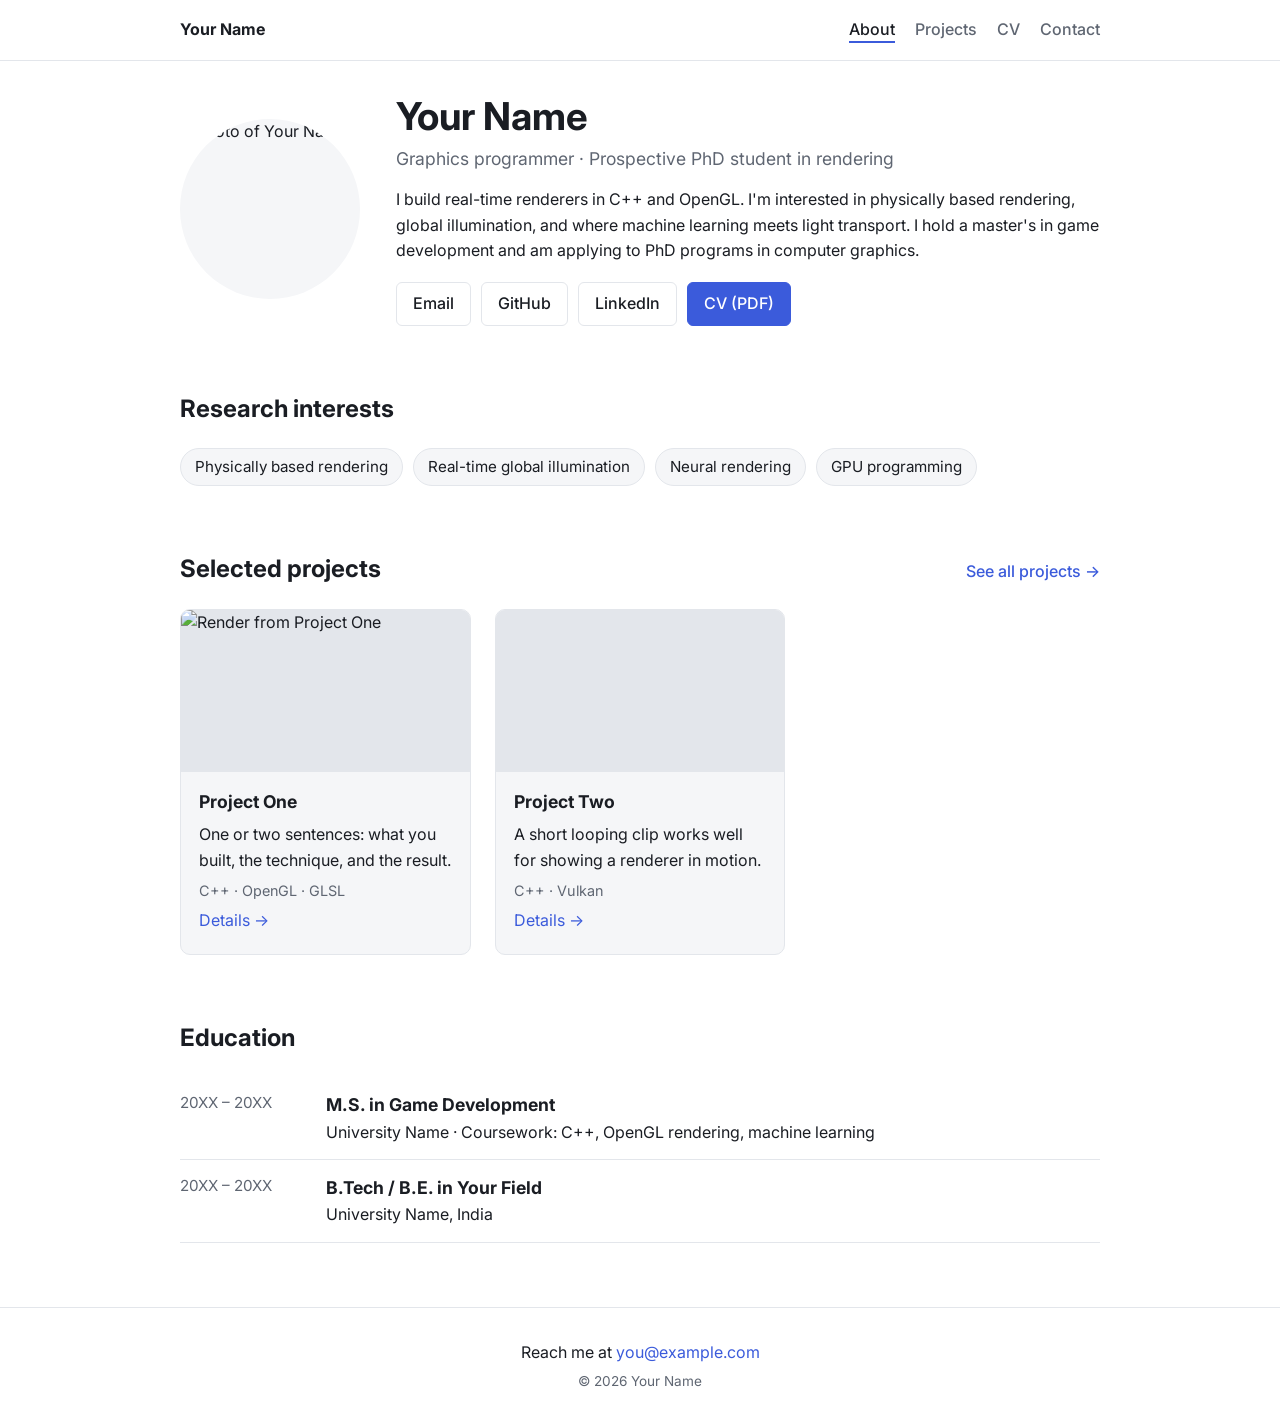
==== index.html @ 6b966df1 "Default Setup Default Setup" ====
<!DOCTYPE html>
<html lang="en">
<head>
  <meta charset="UTF-8">
  <meta name="viewport" content="width=device-width, initial-scale=1.0">
  <title>Durga Sandeep — Graphics & Rendering</title>
  <meta name="description" content="Portfolio of Your Name: real-time rendering, OpenGL, and graphics research.">
  <link rel="preconnect" href="https://fonts.googleapis.com">
  <link rel="preconnect" href="https://fonts.gstatic.com" crossorigin>
  <link href="https://fonts.googleapis.com/css2?family=Inter:wght@400;500;600;700&display=swap" rel="stylesheet">
  <link rel="stylesheet" href="style.css">
</head>
<body>

  <!-- ===== NAVIGATION ===== -->
  <header class="site-header">
    <nav class="nav container">
      <a href="index.html" class="nav-name">Your Name</a>
      <ul class="nav-links">
        <li><a href="index.html#about" class="active">About</a></li>
        <li><a href="projects.html">Projects</a></li>
        <li><a href="index.html#cv">CV</a></li>
        <li><a href="#contact">Contact</a></li>
      </ul>
    </nav>
  </header>

  <main id="top">

    <!-- ===== HERO / ABOUT ===== -->
    <section id="about" class="hero container">
      <img src="assets/images/profile.jpg" alt="Photo of Your Name" class="profile-photo">
      <div class="hero-text">
        <h1>Your Name</h1>
        <p class="tagline">Graphics programmer · Prospective PhD student in rendering</p>
        <p>
          I build real-time renderers in C++ and OpenGL. I'm interested in
          physically based rendering, global illumination, and where machine
          learning meets light transport. I hold a master's in game development
          and am applying to PhD programs in computer graphics.
        </p>
        <div class="links">
          <a href="mailto:you@example.com" class="btn">Email</a>
          <a href="https://github.com/your-username" class="btn">GitHub</a>
          <a href="https://www.linkedin.com/in/your-profile" class="btn">LinkedIn</a>
          <a href="assets/cv.pdf" class="btn btn-primary">CV (PDF)</a>
        </div>
      </div>
    </section>

    <!-- ===== RESEARCH INTERESTS ===== -->
    <section class="container">
      <h2>Research interests</h2>
      <ul class="tags">
        <li>Physically based rendering</li>
        <li>Real-time global illumination</li>
        <li>Neural rendering</li>
        <li>GPU programming</li>
      </ul>
    </section>

    <!-- ===== PROJECTS ===== -->
    <!-- Short preview: pick your 2 best projects. The full list lives on projects.html -->
    <section id="projects" class="container">
      <div class="section-head">
        <h2>Selected projects</h2>
        <a href="projects.html" class="see-all">See all projects →</a>
      </div>
      <div class="project-grid">

        <article class="card">
          <img src="assets/images/project1.jpg" alt="Render from Project One">
          <div class="card-body">
            <h3>Project One</h3>
            <p>One or two sentences: what you built, the technique, and the result.</p>
            <p class="stack">C++ · OpenGL · GLSL</p>
            <a href="projects.html#project-one">Details →</a>
          </div>
        </article>

        <article class="card">
          <video src="assets/videos/project2.mp4" poster="assets/images/project2.jpg"
                 autoplay muted loop playsinline></video>
          <div class="card-body">
            <h3>Project Two</h3>
            <p>A short looping clip works well for showing a renderer in motion.</p>
            <p class="stack">C++ · Vulkan</p>
            <a href="projects.html#project-two">Details →</a>
          </div>
        </article>

      </div>
    </section>

    <!-- ===== CV SUMMARY ===== -->
    <section id="cv" class="container">
      <h2>Education</h2>
      <div class="timeline">
        <div class="entry">
          <span class="date">20XX – 20XX</span>
          <div>
            <h3>M.S. in Game Development</h3>
            <p>University Name · Coursework: C++, OpenGL rendering, machine learning</p>
          </div>
        </div>
        <div class="entry">
          <span class="date">20XX – 20XX</span>
          <div>
            <h3>B.Tech / B.E. in Your Field</h3>
            <p>University Name, India</p>
          </div>
        </div>
      </div>
    </section>

  </main>

  <!-- ===== FOOTER ===== -->
  <footer id="contact" class="site-footer">
    <div class="container">
      <p>Reach me at <a href="mailto:you@example.com">you@example.com</a></p>
      <p class="small">© 2026 Your Name</p>
    </div>
  </footer>

</body>
</html>
---- style.css ----
/* ===== Colors: change these to restyle the whole site ===== */
:root {
  --bg: #ffffff;
  --surface: #f5f6f8;
  --text: #1a1d23;
  --muted: #5f6672;
  --accent: #3b5bdb;
  --border: #e3e6eb;
  --max-width: 960px;
}

/* Automatic dark mode when the visitor's system is dark */
@media (prefers-color-scheme: dark) {
  :root {
    --bg: #0f1115;
    --surface: #181b21;
    --text: #e8eaee;
    --muted: #9aa1ad;
    --accent: #7c9cff;
    --border: #2a2e36;
  }
}

/* ===== Base ===== */
* { box-sizing: border-box; margin: 0; padding: 0; }

html { scroll-behavior: smooth; }

body {
  font-family: "Inter", system-ui, sans-serif;
  background: var(--bg);
  color: var(--text);
  line-height: 1.6;
}

a { color: var(--accent); text-decoration: none; }
a:hover { text-decoration: underline; }

img, video { max-width: 100%; display: block; }

.container {
  max-width: var(--max-width);
  margin: 0 auto;
  padding: 0 20px;
}

section,
section.container { padding: 32px 20px; }

h1 { font-size: 2.4rem; line-height: 1.2; }
h2 { font-size: 1.5rem; margin-bottom: 20px; }
h3 { font-size: 1.1rem; }

/* ===== Header / nav ===== */
.site-header {
  position: sticky;
  top: 0;
  background: var(--bg);
  border-bottom: 1px solid var(--border);
  z-index: 10;
}

.nav {
  display: flex;
  justify-content: space-between;
  align-items: center;
  height: 60px;
}

.nav-name { font-weight: 700; color: var(--text); }

.nav-links { display: flex; gap: 20px; list-style: none; }
.nav-links a { color: var(--muted); font-weight: 500; }
.nav-links a:hover { color: var(--text); text-decoration: none; }
.nav-links a.active { color: var(--text); border-bottom: 2px solid var(--accent); padding-bottom: 2px; }

/* ===== Hero ===== */
.hero {
  display: flex;
  gap: 36px;
  align-items: center;
  padding-top: 64px;
}

.profile-photo {
  width: 180px;
  height: 180px;
  border-radius: 50%;
  object-fit: cover;
  flex-shrink: 0;
  background: var(--surface);
}

.tagline { color: var(--muted); font-size: 1.1rem; margin: 6px 0 14px; }

.links { display: flex; flex-wrap: wrap; gap: 10px; margin-top: 18px; }

.btn {
  padding: 8px 16px;
  border: 1px solid var(--border);
  border-radius: 6px;
  color: var(--text);
  font-weight: 500;
}
.btn:hover { background: var(--surface); text-decoration: none; }
.btn-primary { background: var(--accent); border-color: var(--accent); color: #fff; }
.btn-primary:hover { background: var(--accent); opacity: 0.9; }

/* ===== Tags ===== */
.tags { display: flex; flex-wrap: wrap; gap: 10px; list-style: none; }
.tags li {
  background: var(--surface);
  border: 1px solid var(--border);
  padding: 6px 14px;
  border-radius: 999px;
  font-size: 0.95rem;
}

/* ===== Project cards ===== */
.project-grid {
  display: grid;
  grid-template-columns: repeat(auto-fill, minmax(280px, 1fr));
  gap: 24px;
}

.card {
  background: var(--surface);
  border: 1px solid var(--border);
  border-radius: 10px;
  overflow: hidden;
}

.card img, .card video {
  width: 100%;
  aspect-ratio: 16 / 9;
  object-fit: cover;
  background: var(--border);
}

.card-body { padding: 16px 18px 20px; }
.card-body p { margin: 6px 0; }
.stack { color: var(--muted); font-size: 0.9rem; }

/* Responsive 16:9 wrapper for YouTube/Vimeo */
.video-embed { position: relative; aspect-ratio: 16 / 9; background: #000; }
.video-embed iframe { position: absolute; inset: 0; width: 100%; height: 100%; border: 0; }

/* Section title with a link on the right ("See all projects →") */
.section-head {
  display: flex;
  justify-content: space-between;
  align-items: baseline;
  gap: 12px;
  margin-bottom: 20px;
}
.section-head h2 { margin-bottom: 0; }
.see-all { font-weight: 500; white-space: nowrap; }

/* ===== Projects page ===== */
.page-intro { padding-top: 56px; padding-bottom: 8px; }

.project-list { display: flex; flex-direction: column; gap: 48px; }

.project {
  display: grid;
  grid-template-columns: 1.1fr 1fr;
  gap: 32px;
  align-items: start;
  padding-bottom: 48px;
  border-bottom: 1px solid var(--border);
  scroll-margin-top: 80px;   /* keeps the title clear of the sticky nav when linked to */
}
.project:last-child { border-bottom: none; }

.project-media img,
.project-media video {
  width: 100%;
  aspect-ratio: 16 / 9;
  object-fit: cover;
  border-radius: 10px;
  background: var(--surface);
}
.project-media .video-embed { border-radius: 10px; overflow: hidden; }

.project-info h2 { margin-bottom: 10px; }
.project-info p { margin-bottom: 10px; }
.project-meta { color: var(--muted); font-size: 0.9rem; margin-bottom: 4px !important; }

.small-tags { margin: 14px 0 4px; gap: 8px; }
.small-tags li { font-size: 0.85rem; padding: 3px 10px; }

/* ===== Timeline ===== */
.timeline .entry {
  display: grid;
  grid-template-columns: 130px 1fr;
  gap: 16px;
  padding: 14px 0;
  border-bottom: 1px solid var(--border);
}
.timeline .date { color: var(--muted); font-size: 0.95rem; }

/* ===== Footer ===== */
.site-footer {
  border-top: 1px solid var(--border);
  padding: 32px 0;
  text-align: center;
  margin-top: 32px;
}
.small { color: var(--muted); font-size: 0.85rem; margin-top: 6px; }

/* ===== Phones ===== */
@media (max-width: 640px) {
  .hero { flex-direction: column; text-align: center; padding-top: 40px; }
  .hero .links { justify-content: center; }
  .nav-links { gap: 12px; font-size: 0.9rem; }
  h1 { font-size: 2rem; }
  .timeline .entry { grid-template-columns: 1fr; gap: 2px; }
  .project { grid-template-columns: 1fr; gap: 18px; }
  .section-head { flex-direction: column; gap: 4px; }
}
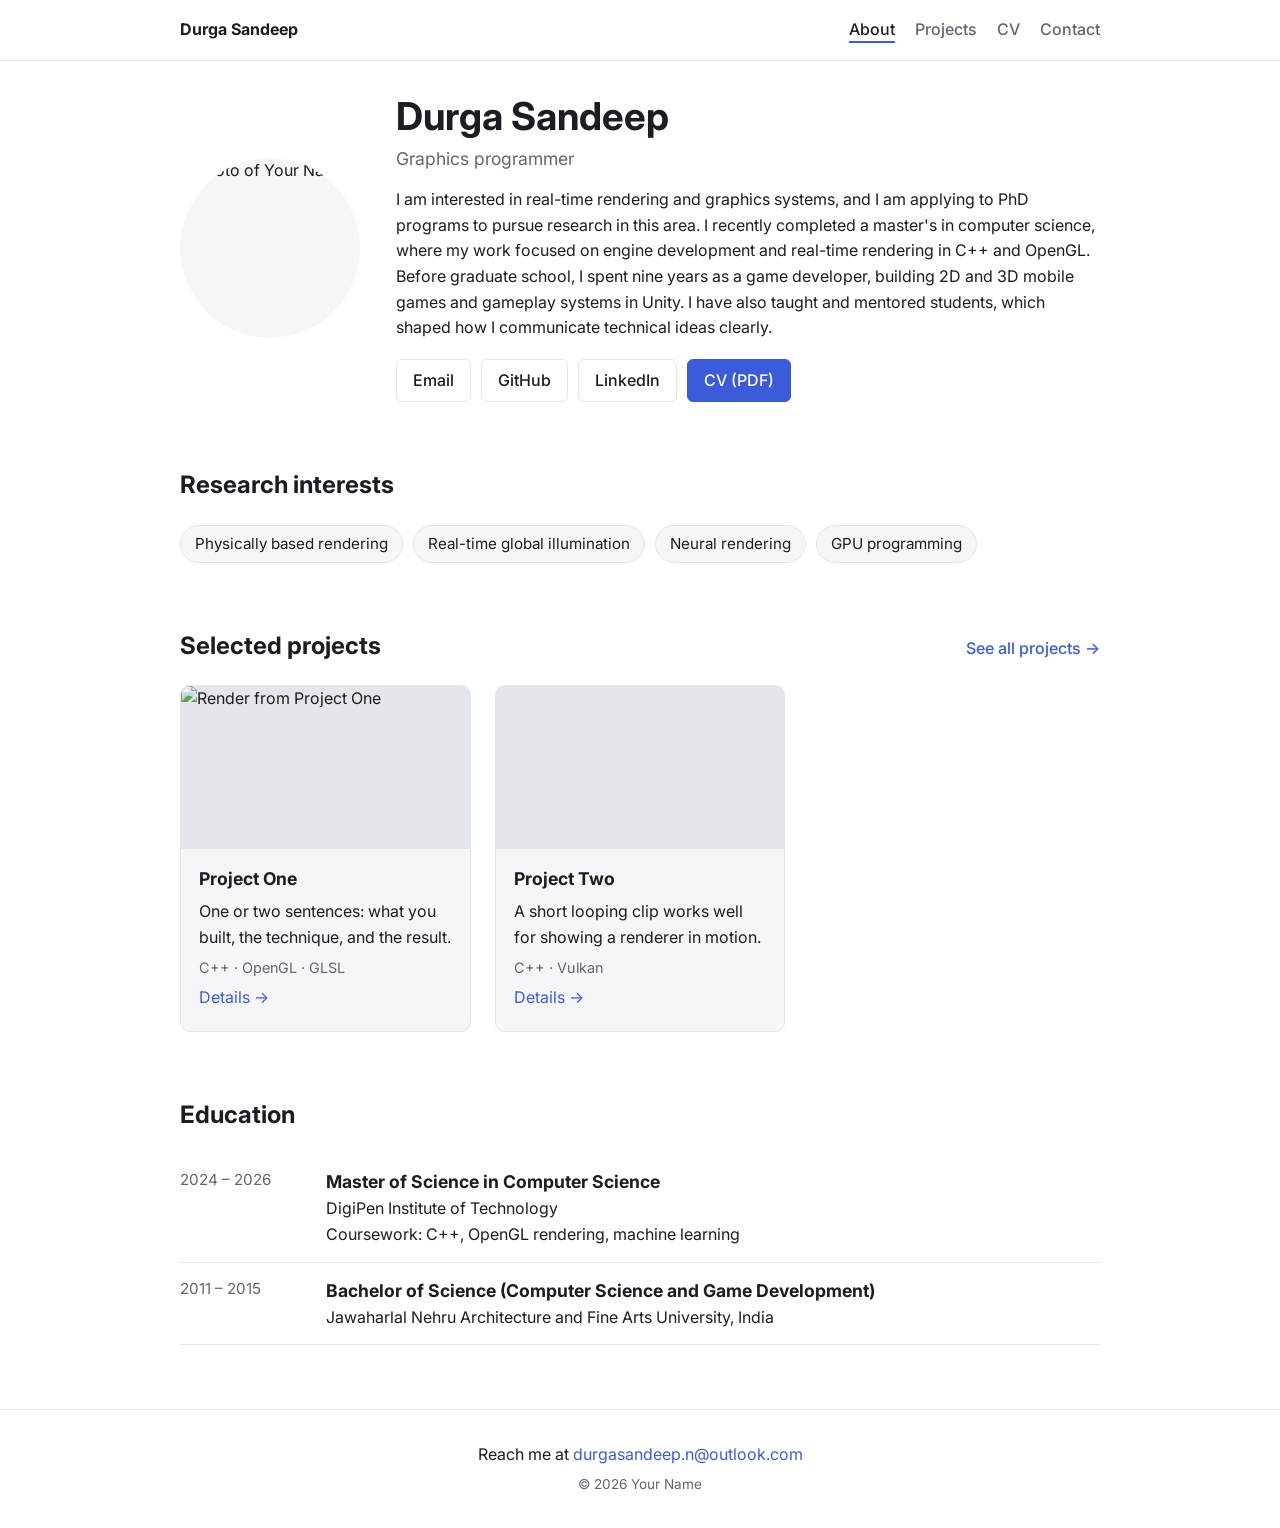
==== commit 88d8f64c: "Basic Changes Basic Changes - added name and description" ====
--- a/index.html
+++ b/index.html
@@ -15,7 +15,7 @@
   <!-- ===== NAVIGATION ===== -->
   <header class="site-header">
     <nav class="nav container">
-      <a href="index.html" class="nav-name">Your Name</a>
+      <a href="index.html" class="nav-name">Durga Sandeep</a>
       <ul class="nav-links">
         <li><a href="index.html#about" class="active">About</a></li>
         <li><a href="projects.html">Projects</a></li>
@@ -31,19 +31,25 @@
     <section id="about" class="hero container">
       <img src="assets/images/profile.jpg" alt="Photo of Your Name" class="profile-photo">
       <div class="hero-text">
-        <h1>Your Name</h1>
-        <p class="tagline">Graphics programmer · Prospective PhD student in rendering</p>
+        <h1>Durga Sandeep</h1>
+        <p class="tagline">Graphics programmer</p>
         <p>
-          I build real-time renderers in C++ and OpenGL. I'm interested in
-          physically based rendering, global illumination, and where machine
-          learning meets light transport. I hold a master's in game development
-          and am applying to PhD programs in computer graphics.
+          I am interested in real-time rendering and graphics systems, and I am applying to PhD
+          programs to pursue research in this area. I recently completed a master's in computer
+          science, where my work focused on engine development and real-time rendering in C++ and OpenGL.
+
         </p>
+        <p>
+          Before graduate school, I spent nine years as a game developer, building 2D and 3D mobile
+          games and gameplay systems in Unity. I have also taught and mentored students,
+          which shaped how I communicate technical ideas clearly.
+        </p>
+
         <div class="links">
-          <a href="mailto:you@example.com" class="btn">Email</a>
-          <a href="https://github.com/your-username" class="btn">GitHub</a>
-          <a href="https://www.linkedin.com/in/your-profile" class="btn">LinkedIn</a>
-          <a href="assets/cv.pdf" class="btn btn-primary">CV (PDF)</a>
+          <a href="mailto:durgasandeep.n@outlook.com" class="btn">Email</a>
+          <a href="https://github.com/durga0sandeep" class="btn">GitHub</a>
+          <a href="https://www.linkedin.com/in/durga-sandeep/" class="btn">LinkedIn</a>
+          <a href="assets/DugraSandeep_Namballa_Resume.pdf" class="btn btn-primary">CV (PDF)</a>
         </div>
       </div>
     </section>
@@ -97,17 +103,18 @@
       <h2>Education</h2>
       <div class="timeline">
         <div class="entry">
-          <span class="date">20XX – 20XX</span>
+          <span class="date">2024 – 2026</span>
           <div>
-            <h3>M.S. in Game Development</h3>
-            <p>University Name · Coursework: C++, OpenGL rendering, machine learning</p>
+            <h3>Master of Science in Computer Science</h3>
+            <p>DigiPen Institute of Technology</p>
+            <p>Coursework: C++, OpenGL rendering, machine learning</p>
           </div>
         </div>
         <div class="entry">
-          <span class="date">20XX – 20XX</span>
+          <span class="date">2011 – 2015</span>
           <div>
-            <h3>B.Tech / B.E. in Your Field</h3>
-            <p>University Name, India</p>
+            <h3>Bachelor of Science (Computer Science and Game Development)</h3>
+            <p>Jawaharlal Nehru Architecture and Fine Arts University, India</p>
           </div>
         </div>
       </div>
@@ -118,7 +125,7 @@
   <!-- ===== FOOTER ===== -->
   <footer id="contact" class="site-footer">
     <div class="container">
-      <p>Reach me at <a href="mailto:you@example.com">you@example.com</a></p>
+      <p>Reach me at <a href="mailto:you@example.com">durgasandeep.n@outlook.com</a></p>
       <p class="small">© 2026 Your Name</p>
     </div>
   </footer>
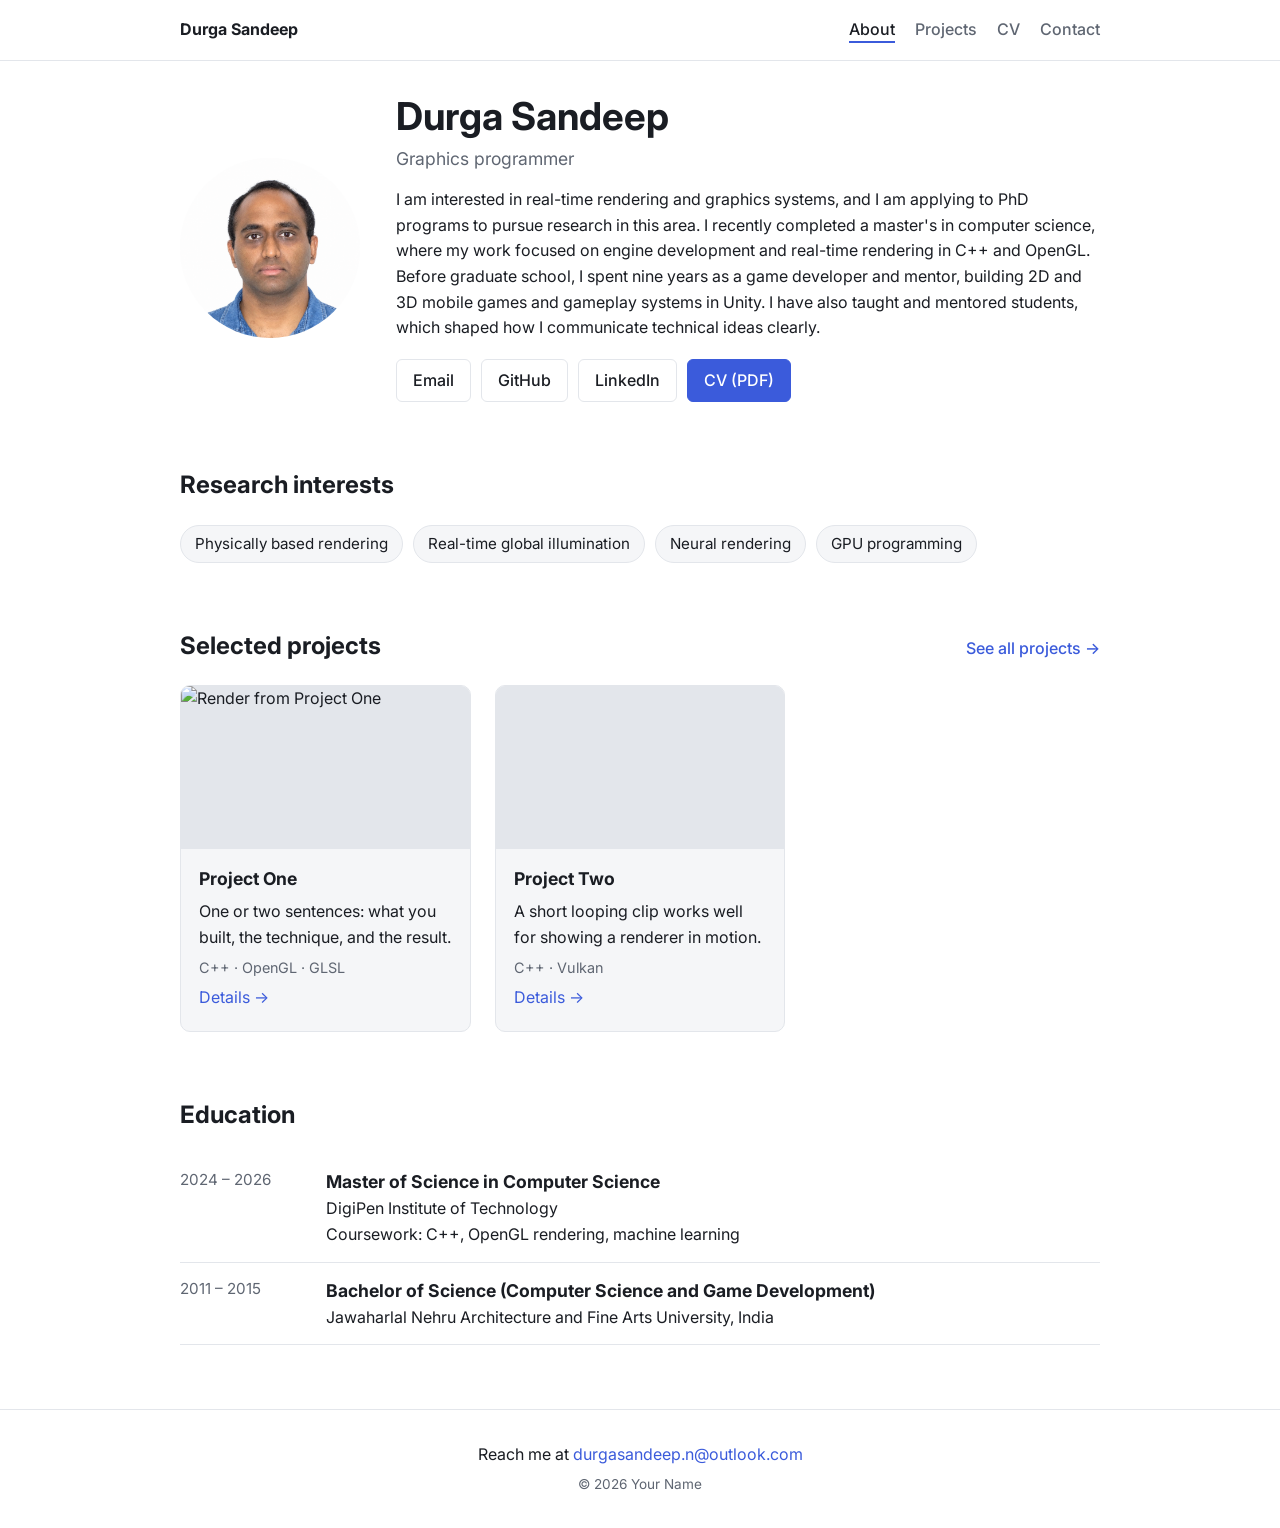
==== commit a7f6d45d: "Made Changes - Profile Image Added - Resume Updated" ====
--- a/index.html
+++ b/index.html
@@ -29,7 +29,7 @@
 
     <!-- ===== HERO / ABOUT ===== -->
     <section id="about" class="hero container">
-      <img src="assets/images/profile.jpg" alt="Photo of Your Name" class="profile-photo">
+      <img src="assets/images/profile.png" alt="Photo of Your Name" class="profile-photo">
       <div class="hero-text">
         <h1>Durga Sandeep</h1>
         <p class="tagline">Graphics programmer</p>
@@ -40,7 +40,7 @@
 
         </p>
         <p>
-          Before graduate school, I spent nine years as a game developer, building 2D and 3D mobile
+          Before graduate school, I spent nine years as a game developer and mentor, building 2D and 3D mobile
           games and gameplay systems in Unity. I have also taught and mentored students,
           which shaped how I communicate technical ideas clearly.
         </p>
@@ -73,7 +73,7 @@
         <a href="projects.html" class="see-all">See all projects →</a>
       </div>
       <div class="project-grid">
-
+        
         <article class="card">
           <img src="assets/images/project1.jpg" alt="Render from Project One">
           <div class="card-body">
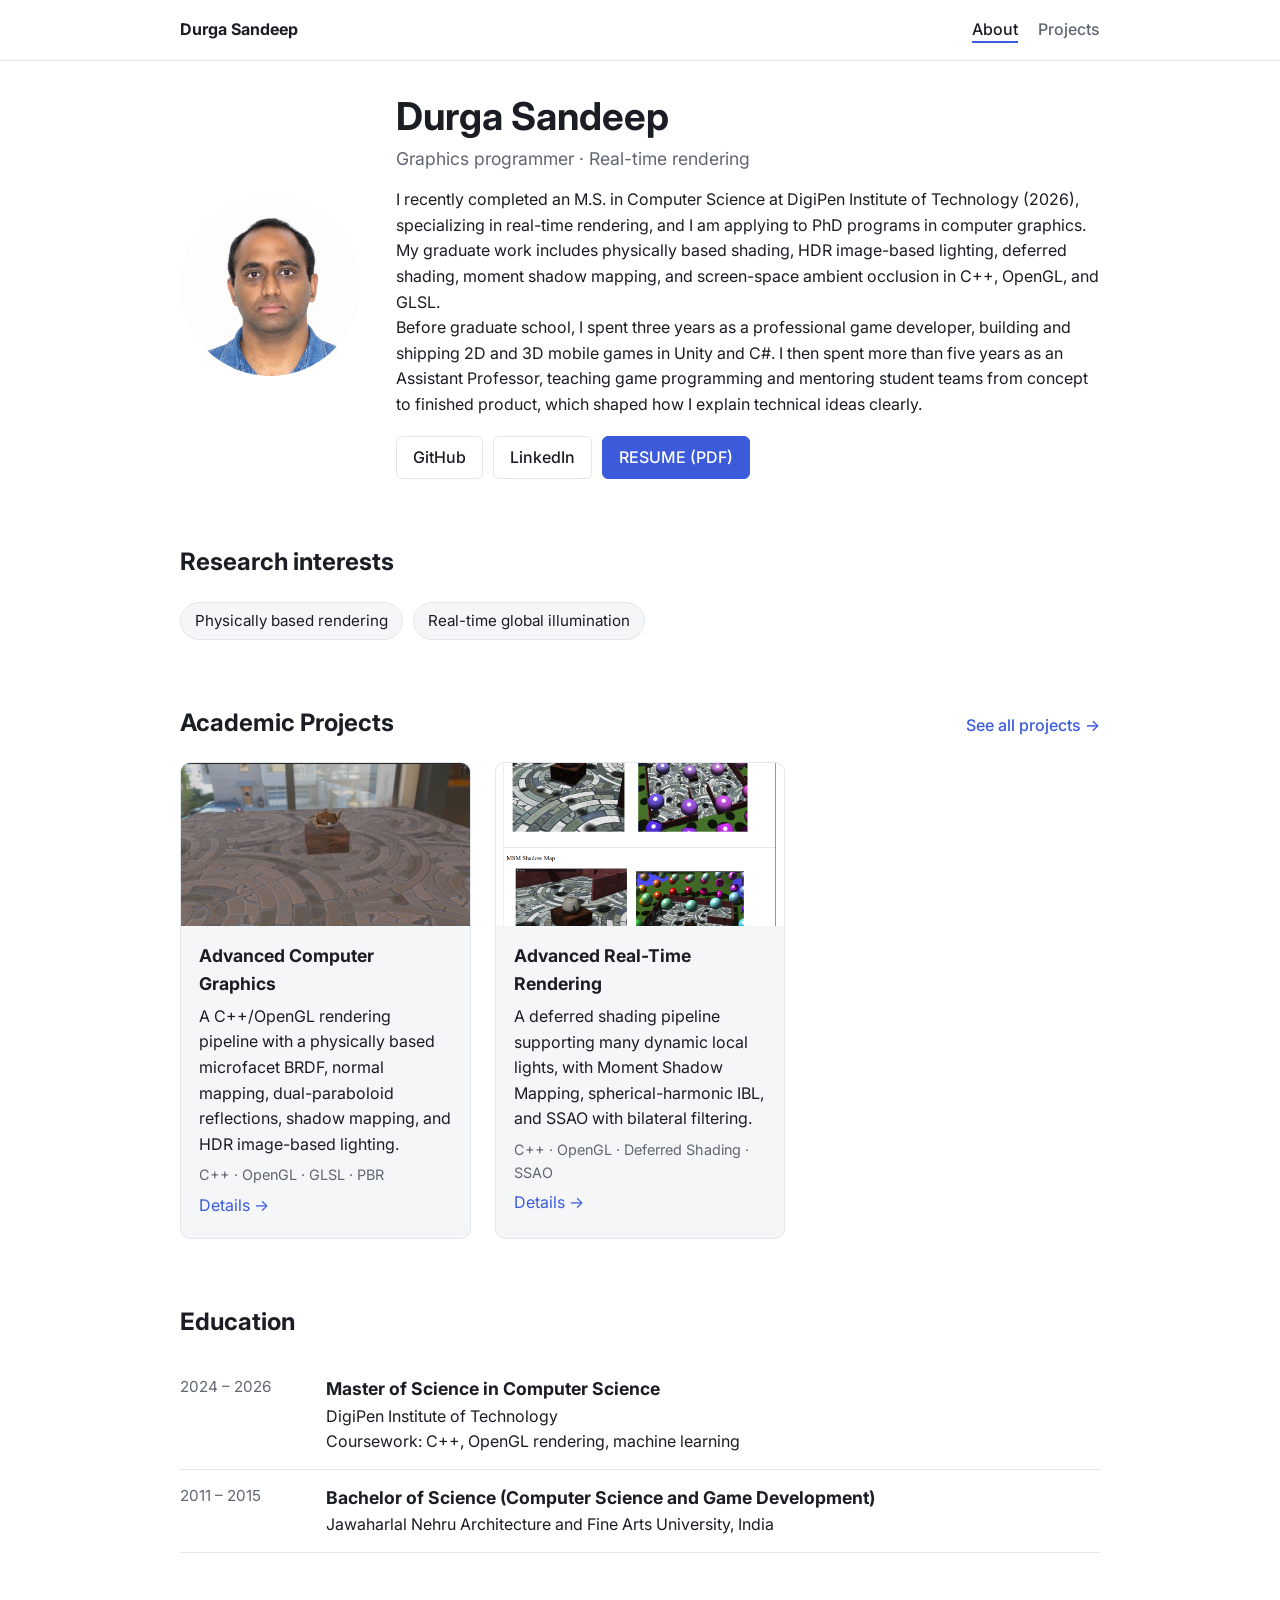
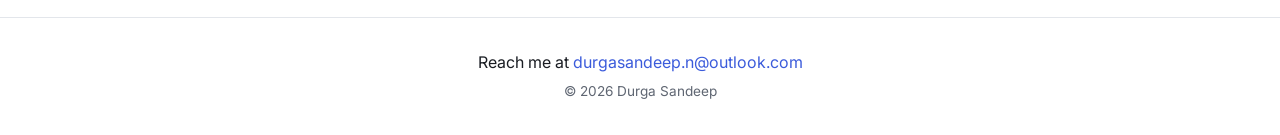
==== commit 8450d78f: "Made changes Made changes" ====
--- a/index.html
+++ b/index.html
@@ -4,7 +4,7 @@
   <meta charset="UTF-8">
   <meta name="viewport" content="width=device-width, initial-scale=1.0">
   <title>Durga Sandeep — Graphics & Rendering</title>
-  <meta name="description" content="Portfolio of Your Name: real-time rendering, OpenGL, and graphics research.">
+  <meta name="description" content="Portfolio of Durga Sandeep: real-time rendering, OpenGL, and graphics research.">
   <link rel="preconnect" href="https://fonts.googleapis.com">
   <link rel="preconnect" href="https://fonts.gstatic.com" crossorigin>
   <link href="https://fonts.googleapis.com/css2?family=Inter:wght@400;500;600;700&display=swap" rel="stylesheet">
@@ -19,8 +19,8 @@
       <ul class="nav-links">
         <li><a href="index.html#about" class="active">About</a></li>
         <li><a href="projects.html">Projects</a></li>
-        <li><a href="index.html#cv">CV</a></li>
-        <li><a href="#contact">Contact</a></li>
+         <!--<li><a href="index.html#cv">CV</a></li>-->
+         <!--<li><a href="#contact">Contact</a></li>-->
       </ul>
     </nav>
   </header>
@@ -29,27 +29,21 @@
 
     <!-- ===== HERO / ABOUT ===== -->
     <section id="about" class="hero container">
-      <img src="assets/images/profile.png" alt="Photo of Your Name" class="profile-photo">
+      <img src="assets/images/profile.png" alt="Photo of Durga Sandeep" class="profile-photo">
       <div class="hero-text">
         <h1>Durga Sandeep</h1>
-        <p class="tagline">Graphics programmer</p>
+        <p class="tagline">Graphics programmer · Real-time rendering</p>
         <p>
-          I am interested in real-time rendering and graphics systems, and I am applying to PhD
-          programs to pursue research in this area. I recently completed a master's in computer
-          science, where my work focused on engine development and real-time rendering in C++ and OpenGL.
-
+          I recently completed an M.S. in Computer Science at DigiPen Institute of Technology (2026), specializing in real-time rendering, and I am applying to PhD programs in computer graphics. My graduate work includes physically based shading, HDR image-based lighting, deferred shading, moment shadow mapping, and screen-space ambient occlusion in C++, OpenGL, and GLSL.
         </p>
         <p>
-          Before graduate school, I spent nine years as a game developer and mentor, building 2D and 3D mobile
-          games and gameplay systems in Unity. I have also taught and mentored students,
-          which shaped how I communicate technical ideas clearly.
+          Before graduate school, I spent three years as a professional game developer, building and shipping 2D and 3D mobile games in Unity and C#. I then spent more than five years as an Assistant Professor, teaching game programming and mentoring student teams from concept to finished product, which shaped how I explain technical ideas clearly.
         </p>
 
         <div class="links">
-          <a href="mailto:durgasandeep.n@outlook.com" class="btn">Email</a>
-          <a href="https://github.com/durga0sandeep" class="btn">GitHub</a>
-          <a href="https://www.linkedin.com/in/durga-sandeep/" class="btn">LinkedIn</a>
-          <a href="assets/DugraSandeep_Namballa_Resume.pdf" class="btn btn-primary">CV (PDF)</a>
+          <a href="https://github.com/durga0sandeep/Portfolio_ProjectLinks" class="btn" target="_blank" rel="noopener">GitHub</a>
+          <a href="https://www.linkedin.com/in/durga-sandeep-n/" class="btn" target="_blank" rel="noopener">LinkedIn</a>
+          <a href="assets/DugraSandeep_Namballa_Resume.pdf" class="btn btn-primary" target="_blank" rel="noopener">RESUME (PDF)</a>
         </div>
       </div>
     </section>
@@ -60,38 +54,39 @@
       <ul class="tags">
         <li>Physically based rendering</li>
         <li>Real-time global illumination</li>
-        <li>Neural rendering</li>
-        <li>GPU programming</li>
-      </ul>
+              </ul>
     </section>
 
     <!-- ===== PROJECTS ===== -->
     <!-- Short preview: pick your 2 best projects. The full list lives on projects.html -->
     <section id="projects" class="container">
       <div class="section-head">
-        <h2>Selected projects</h2>
+        <h2>Academic Projects</h2>
         <a href="projects.html" class="see-all">See all projects →</a>
       </div>
       <div class="project-grid">
         
         <article class="card">
-          <img src="assets/images/project1.jpg" alt="Render from Project One">
+          <img src="assets/images/advanced-graphics.png" alt="Render from the Advanced Computer Graphics project">
           <div class="card-body">
-            <h3>Project One</h3>
-            <p>One or two sentences: what you built, the technique, and the result.</p>
-            <p class="stack">C++ · OpenGL · GLSL</p>
-            <a href="projects.html#project-one">Details →</a>
+            <h3>Advanced Computer Graphics</h3>
+            <p>A C++/OpenGL rendering pipeline with a physically based microfacet BRDF,
+               normal mapping, dual-paraboloid reflections, shadow mapping, and HDR
+               image-based lighting.</p>
+            <p class="stack">C++ · OpenGL · GLSL · PBR</p>
+            <a href="projects.html#advanced-graphics">Details →</a>
           </div>
         </article>
 
         <article class="card">
-          <video src="assets/videos/project2.mp4" poster="assets/images/project2.jpg"
-                 autoplay muted loop playsinline></video>
+          <img src="assets/images/real-time-rendering.png" alt="Deferred shading scene with many local lights">
           <div class="card-body">
-            <h3>Project Two</h3>
-            <p>A short looping clip works well for showing a renderer in motion.</p>
-            <p class="stack">C++ · Vulkan</p>
-            <a href="projects.html#project-two">Details →</a>
+            <h3>Advanced Real-Time Rendering</h3>
+            <p>A deferred shading pipeline supporting many dynamic local lights, with
+               Moment Shadow Mapping, spherical-harmonic IBL, and SSAO with bilateral
+               filtering.</p>
+            <p class="stack">C++ · OpenGL · Deferred Shading · SSAO</p>
+            <a href="projects.html#real-time-rendering">Details →</a>
           </div>
         </article>
 
@@ -125,8 +120,8 @@
   <!-- ===== FOOTER ===== -->
   <footer id="contact" class="site-footer">
     <div class="container">
-      <p>Reach me at <a href="mailto:you@example.com">durgasandeep.n@outlook.com</a></p>
-      <p class="small">© 2026 Your Name</p>
+      <p>Reach me at <a href="mailto:durgasandeep.n@outlook.com">durgasandeep.n@outlook.com</a></p>
+      <p class="small">© 2026 Durga Sandeep</p>
     </div>
   </footer>
 
